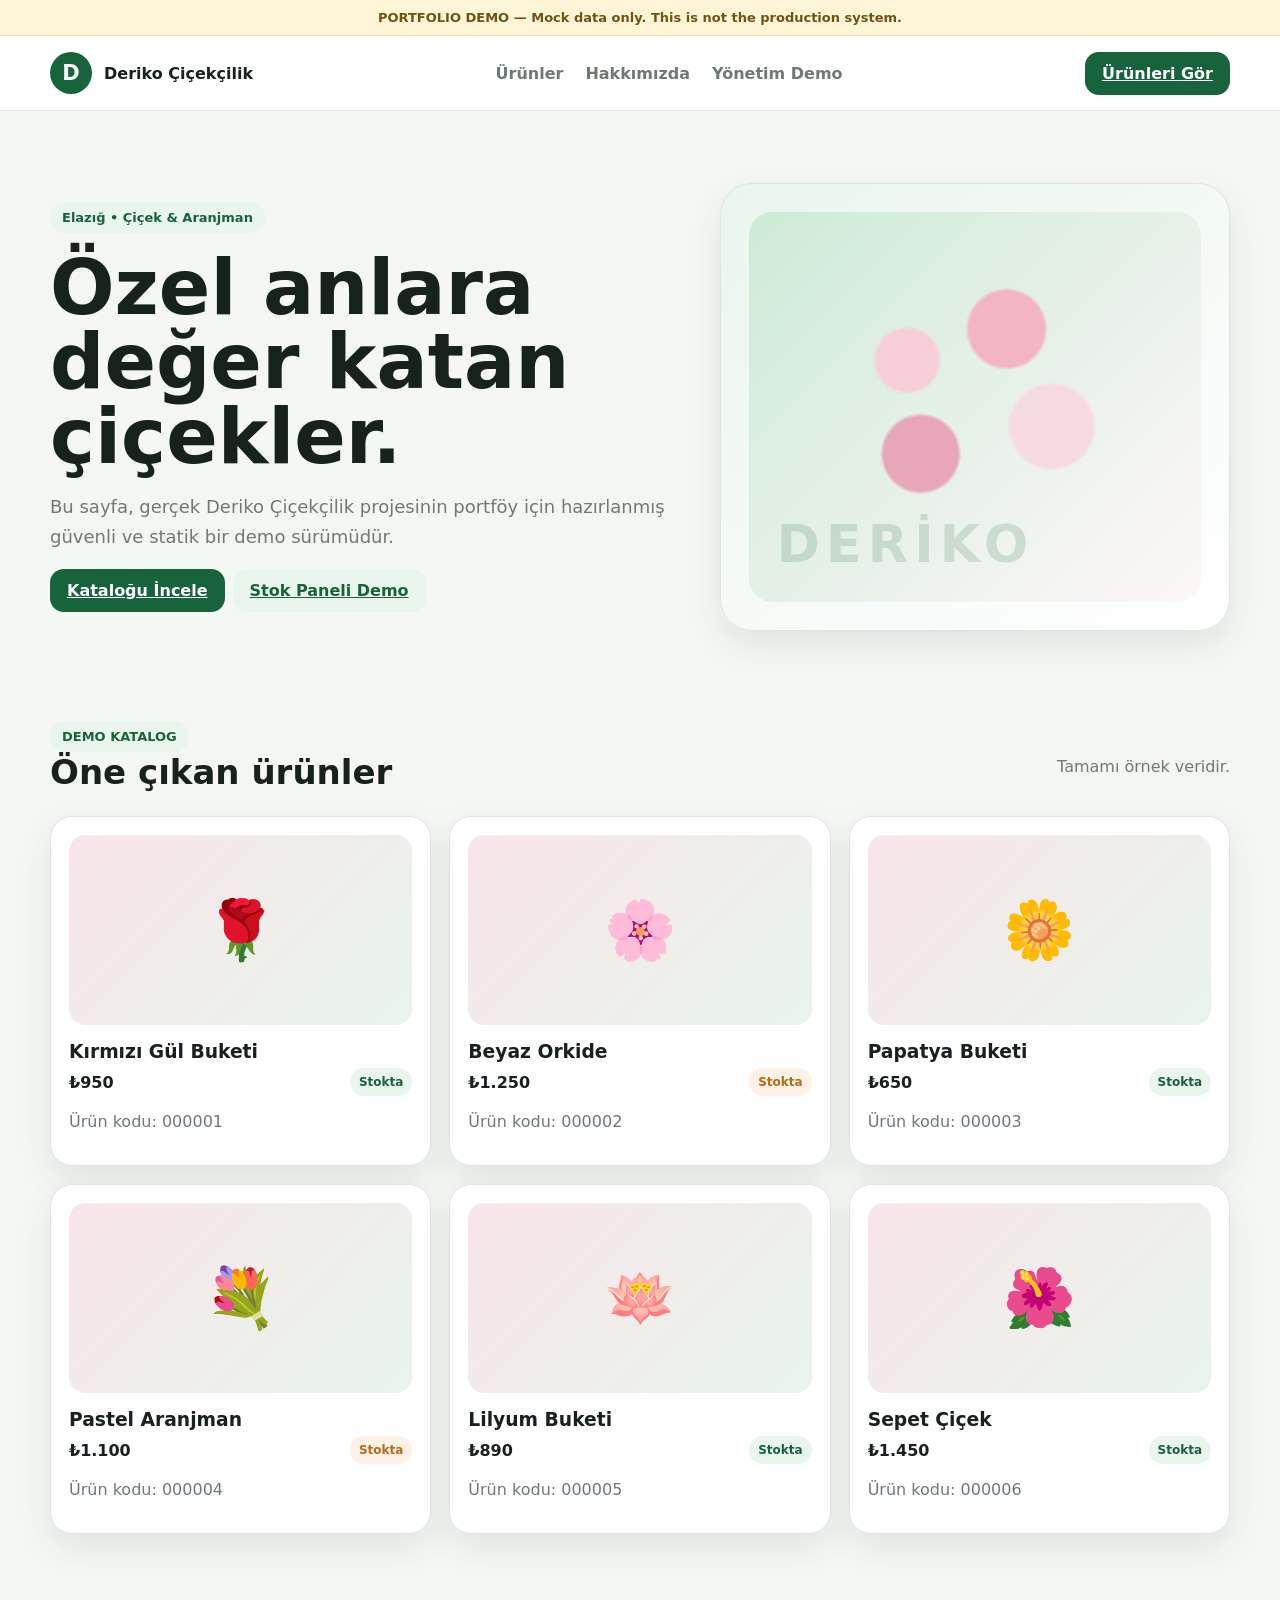
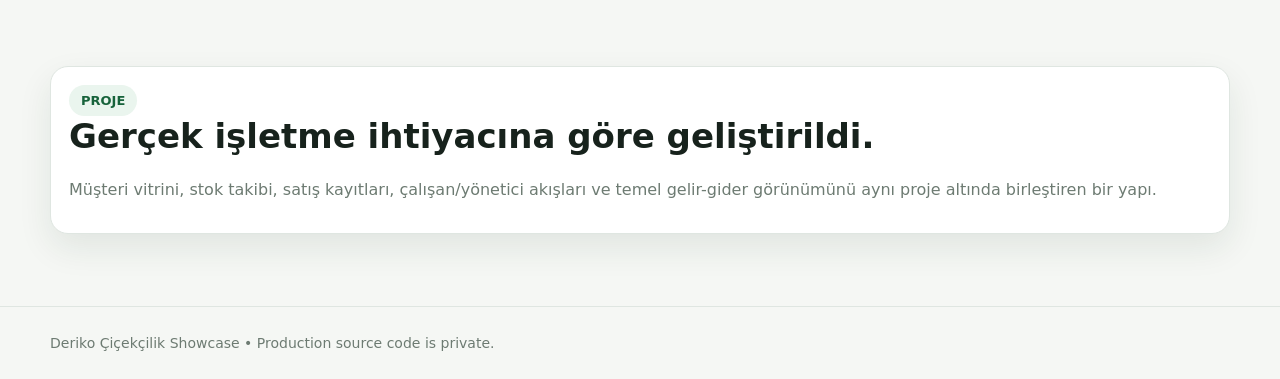
==== demo/index.html @ 2d9a9886 "Add files via upload" ====
<!doctype html>
<html lang="tr">
<head>
  <meta charset="utf-8"><meta name="viewport" content="width=device-width,initial-scale=1">
  <title>Deriko Çiçekçilik — Showcase Demo</title>
  <link rel="stylesheet" href="styles.css">
</head>
<body>
  <div class="demo-banner">PORTFOLIO DEMO — Mock data only. This is not the production system.</div>
  <header class="header"><div class="container nav">
    <a class="brand" href="#"><span class="brand-mark">D</span><span>Deriko Çiçekçilik</span></a>
    <nav class="nav-links"><a href="#products">Ürünler</a><a href="#about">Hakkımızda</a><a href="admin.html">Yönetim Demo</a></nav>
    <a class="button" href="#products">Ürünleri Gör</a>
  </div></header>
  <main>
    <section class="hero"><div class="container hero-grid">
      <div><span class="eyebrow">Elazığ • Çiçek & Aranjman</span><h1>Özel anlara değer katan çiçekler.</h1><p>Bu sayfa, gerçek Deriko Çiçekçilik projesinin portföy için hazırlanmış güvenli ve statik bir demo sürümüdür.</p><div class="toolbar"><a class="button" href="#products">Kataloğu İncele</a><a class="button secondary" href="admin.html">Stok Paneli Demo</a></div></div>
      <div class="hero-card"><div class="flower-art"></div></div>
    </div></section>
    <section class="section" id="products"><div class="container"><div class="section-head"><div><span class="eyebrow">DEMO KATALOG</span><h2>Öne çıkan ürünler</h2></div><p class="muted">Tamamı örnek veridir.</p></div><div class="grid" id="productGrid"></div></div></section>
    <section class="section" id="about"><div class="container"><div class="panel"><div class="section-head"><div><span class="eyebrow">PROJE</span><h2>Gerçek işletme ihtiyacına göre geliştirildi.</h2></div></div><p class="muted">Müşteri vitrini, stok takibi, satış kayıtları, çalışan/yönetici akışları ve temel gelir-gider görünümünü aynı proje altında birleştiren bir yapı.</p></div></div></section>
  </main>
  <footer class="footer"><div class="container">Deriko Çiçekçilik Showcase • Production source code is private.</div></footer>
<script src="app.js"></script>
</body></html>
---- demo/styles.css ----
:root{
  --bg:#f5f7f4;--surface:#fff;--text:#17221c;--muted:#6d7b72;--line:#dfe6e1;
  --brand:#17633b;--brand2:#238b55;--soft:#eaf5ee;--danger:#b33a3a;--warn:#b56c17;
  --shadow:0 14px 34px rgba(27,52,36,.09);--radius:22px
}
*{box-sizing:border-box} body{margin:0;font-family:Inter,ui-sans-serif,system-ui,-apple-system,Segoe UI,Roboto,Arial;background:var(--bg);color:var(--text)}
a{color:inherit}.container{width:min(1180px,calc(100% - 32px));margin:auto}
.header{position:sticky;top:0;z-index:20;background:rgba(255,255,255,.92);backdrop-filter:blur(16px);border-bottom:1px solid var(--line)}
.nav{height:74px;display:flex;align-items:center;justify-content:space-between;gap:20px}.brand{display:flex;align-items:center;gap:12px;font-weight:850;text-decoration:none}.brand-mark{width:42px;height:42px;border-radius:50%;display:grid;place-items:center;background:var(--brand);color:white;font-size:21px}.nav-links{display:flex;gap:22px;color:var(--muted);font-weight:650}.nav-links a{text-decoration:none}.button{border:0;border-radius:14px;padding:12px 17px;font-weight:750;cursor:pointer;background:var(--brand);color:#fff}.button.secondary{background:var(--soft);color:var(--brand)}
.hero{padding:72px 0 48px}.hero-grid{display:grid;grid-template-columns:1.1fr .9fr;gap:46px;align-items:center}.eyebrow{display:inline-flex;padding:8px 12px;border-radius:999px;background:var(--soft);color:var(--brand);font-weight:800;font-size:13px}.hero h1{font-size:clamp(42px,7vw,76px);line-height:.98;margin:18px 0}.hero p{font-size:18px;line-height:1.65;color:var(--muted);max-width:670px}.hero-card{background:linear-gradient(145deg,#eaf5ee,#fff);border:1px solid var(--line);border-radius:32px;padding:28px;box-shadow:var(--shadow)}.flower-art{height:390px;border-radius:24px;background:radial-gradient(circle at 35% 38%,#f7ced7 0 8%,transparent 9%),radial-gradient(circle at 57% 30%,#f3b4c3 0 10%,transparent 11%),radial-gradient(circle at 67% 55%,#f7dbe3 0 11%,transparent 12%),radial-gradient(circle at 38% 62%,#e7a7b8 0 10%,transparent 11%),linear-gradient(135deg,#cdebd7,#fef7f8);position:relative;overflow:hidden}.flower-art:after{content:'DERİKO';position:absolute;bottom:28px;left:28px;font-size:52px;font-weight:900;letter-spacing:.12em;color:rgba(23,99,59,.16)}
.section{padding:42px 0 72px}.section-head{display:flex;justify-content:space-between;align-items:end;gap:20px;margin-bottom:24px}.section h2{font-size:34px;margin:0}.muted{color:var(--muted)}.grid{display:grid;grid-template-columns:repeat(3,1fr);gap:18px}.product{background:var(--surface);border:1px solid var(--line);border-radius:var(--radius);padding:18px;box-shadow:var(--shadow)}.product-image{height:190px;border-radius:16px;background:linear-gradient(135deg,#f8e5ea,#e8f5ec);display:grid;place-items:center;font-size:58px}.product h3{margin:16px 0 6px}.product-row{display:flex;align-items:center;justify-content:space-between;gap:12px}.stock{font-size:12px;font-weight:800;padding:7px 9px;border-radius:999px;background:var(--soft);color:var(--brand)}.stock.low{background:#fff1e5;color:var(--warn)}
.admin-shell{display:grid;grid-template-columns:250px 1fr;min-height:100vh}.sidebar{background:#10261a;color:#eaf4ed;padding:26px 18px;position:sticky;top:0;height:100vh}.sidebar .brand{color:white;margin-bottom:28px}.side-nav{display:grid;gap:8px}.side-nav button{width:100%;text-align:left;padding:12px 14px;border:0;background:transparent;color:#bcd0c3;border-radius:12px;font-weight:700;cursor:pointer}.side-nav button.active,.side-nav button:hover{background:#1d3f2b;color:white}.main{padding:28px}.topbar{display:flex;justify-content:space-between;align-items:center;margin-bottom:24px}.topbar h1{margin:0}.cards{display:grid;grid-template-columns:repeat(4,1fr);gap:16px}.card,.panel{background:var(--surface);border:1px solid var(--line);border-radius:18px;box-shadow:var(--shadow)}.card{padding:18px}.card span{color:var(--muted);font-size:13px}.card strong{display:block;font-size:28px;margin-top:8px}.panel{padding:18px;margin-top:18px}.panel-head{display:flex;justify-content:space-between;align-items:center;gap:16px;margin-bottom:14px}.table-wrap{overflow:auto}table{width:100%;border-collapse:collapse;min-width:720px}th,td{text-align:left;padding:13px 10px;border-bottom:1px solid var(--line);font-size:14px}th{color:var(--muted);font-size:12px;text-transform:uppercase}.pill{display:inline-flex;padding:6px 9px;border-radius:999px;background:var(--soft);color:var(--brand);font-weight:800;font-size:12px}.pill.low{background:#fff0e3;color:var(--warn)}.toolbar{display:flex;gap:8px;flex-wrap:wrap}.input{border:1px solid var(--line);border-radius:12px;padding:11px 12px;background:white;min-width:210px}.note{padding:12px 14px;border-radius:14px;background:var(--soft);margin:8px 0}.demo-banner{padding:10px 14px;background:#fff6d8;color:#705313;font-size:13px;font-weight:700;text-align:center;border-bottom:1px solid #eadb9d}
.hidden{display:none!important}.footer{padding:28px 0;border-top:1px solid var(--line);color:var(--muted);font-size:14px}
@media(max-width:900px){.hero-grid,.admin-shell{grid-template-columns:1fr}.sidebar{position:relative;height:auto}.cards{grid-template-columns:repeat(2,1fr)}.grid{grid-template-columns:1fr 1fr}.nav-links{display:none}}
@media(max-width:620px){.grid,.cards{grid-template-columns:1fr}.hero{padding-top:42px}.main{padding:18px}.hero-card{padding:16px}.flower-art{height:280px}}
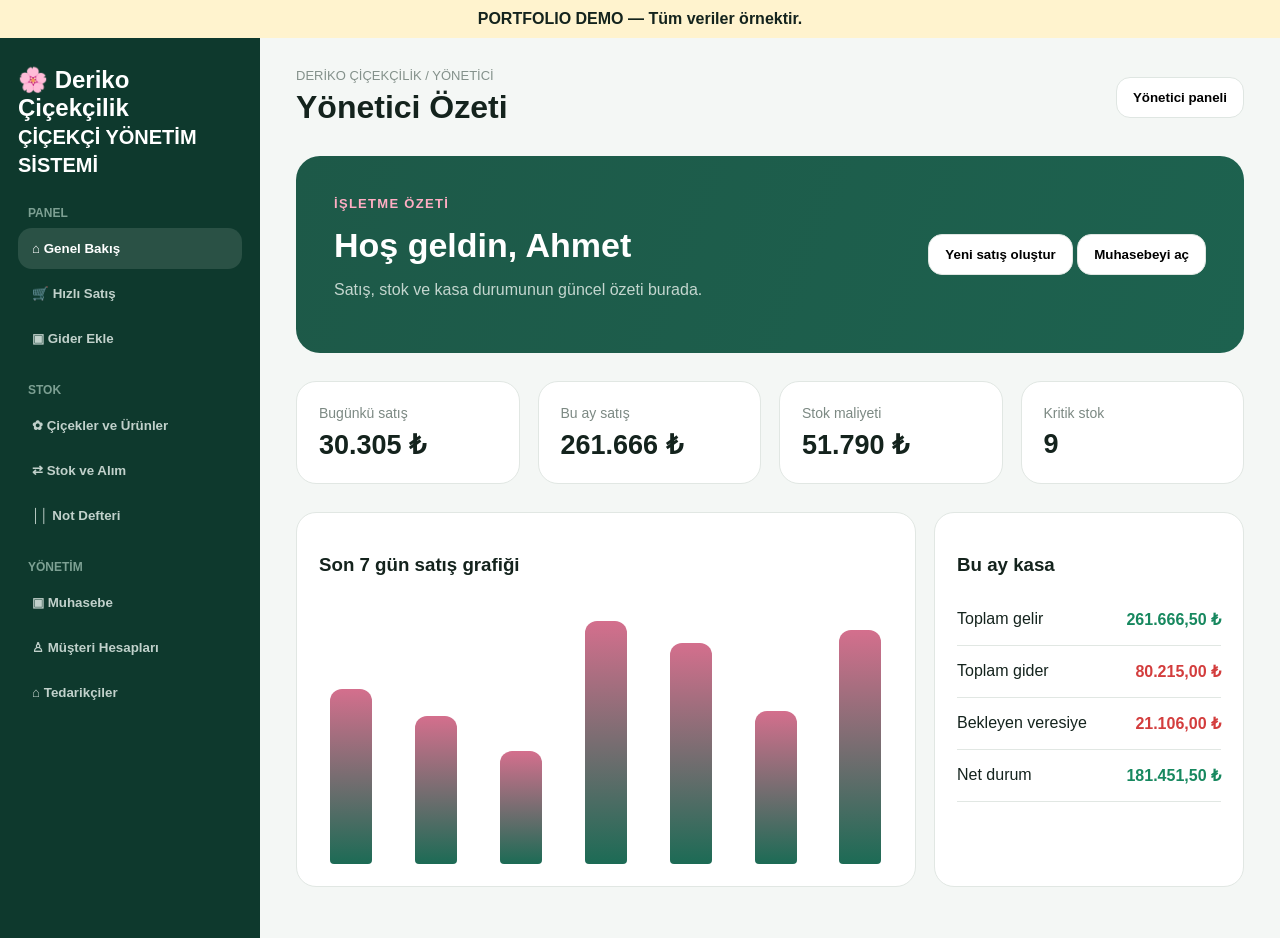
==== commit 185c5193: "Add files via upload" ====
--- a/demo/index.html
+++ b/demo/index.html
@@ -1,25 +1,43 @@
 <!doctype html>
-<html lang="tr">
-<head>
-  <meta charset="utf-8"><meta name="viewport" content="width=device-width,initial-scale=1">
-  <title>Deriko Çiçekçilik — Showcase Demo</title>
-  <link rel="stylesheet" href="styles.css">
-</head>
+<html lang="tr"><head><meta charset="utf-8"><meta name="viewport" content="width=device-width,initial-scale=1">
+<title>Deriko Çiçekçilik — Showcase</title><link rel="stylesheet" href="styles.css"></head>
 <body>
-  <div class="demo-banner">PORTFOLIO DEMO — Mock data only. This is not the production system.</div>
-  <header class="header"><div class="container nav">
-    <a class="brand" href="#"><span class="brand-mark">D</span><span>Deriko Çiçekçilik</span></a>
-    <nav class="nav-links"><a href="#products">Ürünler</a><a href="#about">Hakkımızda</a><a href="admin.html">Yönetim Demo</a></nav>
-    <a class="button" href="#products">Ürünleri Gör</a>
-  </div></header>
-  <main>
-    <section class="hero"><div class="container hero-grid">
-      <div><span class="eyebrow">Elazığ • Çiçek & Aranjman</span><h1>Özel anlara değer katan çiçekler.</h1><p>Bu sayfa, gerçek Deriko Çiçekçilik projesinin portföy için hazırlanmış güvenli ve statik bir demo sürümüdür.</p><div class="toolbar"><a class="button" href="#products">Kataloğu İncele</a><a class="button secondary" href="admin.html">Stok Paneli Demo</a></div></div>
-      <div class="hero-card"><div class="flower-art"></div></div>
-    </div></section>
-    <section class="section" id="products"><div class="container"><div class="section-head"><div><span class="eyebrow">DEMO KATALOG</span><h2>Öne çıkan ürünler</h2></div><p class="muted">Tamamı örnek veridir.</p></div><div class="grid" id="productGrid"></div></div></section>
-    <section class="section" id="about"><div class="container"><div class="panel"><div class="section-head"><div><span class="eyebrow">PROJE</span><h2>Gerçek işletme ihtiyacına göre geliştirildi.</h2></div></div><p class="muted">Müşteri vitrini, stok takibi, satış kayıtları, çalışan/yönetici akışları ve temel gelir-gider görünümünü aynı proje altında birleştiren bir yapı.</p></div></div></section>
-  </main>
-  <footer class="footer"><div class="container">Deriko Çiçekçilik Showcase • Production source code is private.</div></footer>
-<script src="app.js"></script>
-</body></html>
+<div class="note">PORTFOLIO DEMO — Tüm veriler örnektir.</div>
+<div class="app">
+<aside class="side">
+  <div class="brand">🌸 Deriko Çiçekçilik<br><small>ÇİÇEKÇİ YÖNETİM SİSTEMİ</small></div>
+  <div class="group">PANEL</div>
+  <button class="nav active">⌂ Genel Bakış</button>
+  <button class="nav">🛒 Hızlı Satış</button>
+  <button class="nav">▣ Gider Ekle</button>
+  <div class="group">STOK</div>
+  <button class="nav">✿ Çiçekler ve Ürünler</button>
+  <button class="nav">⇄ Stok ve Alım</button>
+  <button class="nav">││ Not Defteri</button>
+  <div class="group">YÖNETİM</div>
+  <button class="nav">▣ Muhasebe</button>
+  <button class="nav">♙ Müşteri Hesapları</button>
+  <button class="nav">⌂ Tedarikçiler</button>
+</aside>
+<main class="main">
+  <div class="top"><div><div class="crumb">DERİKO ÇİÇEKÇİLİK / YÖNETİCİ</div><h1>Yönetici Özeti</h1></div><button class="btn">Yönetici paneli</button></div>
+  <section class="hero"><div><b>İŞLETME ÖZETİ</b><h2>Hoş geldin, Ahmet</h2><p>Satış, stok ve kasa durumunun güncel özeti burada.</p></div><div><button class="btn">Yeni satış oluştur</button> <button class="btn">Muhasebeyi aç</button></div></section>
+  <section class="cards">
+    <div class="card"><span>Bugünkü satış</span><strong>30.305 ₺</strong></div>
+    <div class="card"><span>Bu ay satış</span><strong>261.666 ₺</strong></div>
+    <div class="card"><span>Stok maliyeti</span><strong>51.790 ₺</strong></div>
+    <div class="card"><span>Kritik stok</span><strong>9</strong></div>
+  </section>
+  <section class="grid">
+    <div class="panel"><h3>Son 7 gün satış grafiği</h3><div class="bars">
+      <div class="bar" style="height:65%"></div><div class="bar" style="height:55%"></div><div class="bar" style="height:42%"></div>
+      <div class="bar" style="height:90%"></div><div class="bar" style="height:82%"></div><div class="bar" style="height:57%"></div><div class="bar" style="height:87%"></div>
+    </div></div>
+    <div class="panel"><h3>Bu ay kasa</h3><div class="summary">
+      <div class="row"><span>Toplam gelir</span><strong class="good">261.666,50 ₺</strong></div>
+      <div class="row"><span>Toplam gider</span><strong class="bad">80.215,00 ₺</strong></div>
+      <div class="row"><span>Bekleyen veresiye</span><strong class="bad">21.106,00 ₺</strong></div>
+      <div class="row"><span>Net durum</span><strong class="good">181.451,50 ₺</strong></div>
+    </div></div>
+  </section>
+</main></div></body></html>
--- a/demo/styles.css
+++ b/demo/styles.css
@@ -1,15 +1,16 @@
-:root{
-  --bg:#f5f7f4;--surface:#fff;--text:#17221c;--muted:#6d7b72;--line:#dfe6e1;
-  --brand:#17633b;--brand2:#238b55;--soft:#eaf5ee;--danger:#b33a3a;--warn:#b56c17;
-  --shadow:0 14px 34px rgba(27,52,36,.09);--radius:22px
-}
-*{box-sizing:border-box} body{margin:0;font-family:Inter,ui-sans-serif,system-ui,-apple-system,Segoe UI,Roboto,Arial;background:var(--bg);color:var(--text)}
-a{color:inherit}.container{width:min(1180px,calc(100% - 32px));margin:auto}
-.header{position:sticky;top:0;z-index:20;background:rgba(255,255,255,.92);backdrop-filter:blur(16px);border-bottom:1px solid var(--line)}
-.nav{height:74px;display:flex;align-items:center;justify-content:space-between;gap:20px}.brand{display:flex;align-items:center;gap:12px;font-weight:850;text-decoration:none}.brand-mark{width:42px;height:42px;border-radius:50%;display:grid;place-items:center;background:var(--brand);color:white;font-size:21px}.nav-links{display:flex;gap:22px;color:var(--muted);font-weight:650}.nav-links a{text-decoration:none}.button{border:0;border-radius:14px;padding:12px 17px;font-weight:750;cursor:pointer;background:var(--brand);color:#fff}.button.secondary{background:var(--soft);color:var(--brand)}
-.hero{padding:72px 0 48px}.hero-grid{display:grid;grid-template-columns:1.1fr .9fr;gap:46px;align-items:center}.eyebrow{display:inline-flex;padding:8px 12px;border-radius:999px;background:var(--soft);color:var(--brand);font-weight:800;font-size:13px}.hero h1{font-size:clamp(42px,7vw,76px);line-height:.98;margin:18px 0}.hero p{font-size:18px;line-height:1.65;color:var(--muted);max-width:670px}.hero-card{background:linear-gradient(145deg,#eaf5ee,#fff);border:1px solid var(--line);border-radius:32px;padding:28px;box-shadow:var(--shadow)}.flower-art{height:390px;border-radius:24px;background:radial-gradient(circle at 35% 38%,#f7ced7 0 8%,transparent 9%),radial-gradient(circle at 57% 30%,#f3b4c3 0 10%,transparent 11%),radial-gradient(circle at 67% 55%,#f7dbe3 0 11%,transparent 12%),radial-gradient(circle at 38% 62%,#e7a7b8 0 10%,transparent 11%),linear-gradient(135deg,#cdebd7,#fef7f8);position:relative;overflow:hidden}.flower-art:after{content:'DERİKO';position:absolute;bottom:28px;left:28px;font-size:52px;font-weight:900;letter-spacing:.12em;color:rgba(23,99,59,.16)}
-.section{padding:42px 0 72px}.section-head{display:flex;justify-content:space-between;align-items:end;gap:20px;margin-bottom:24px}.section h2{font-size:34px;margin:0}.muted{color:var(--muted)}.grid{display:grid;grid-template-columns:repeat(3,1fr);gap:18px}.product{background:var(--surface);border:1px solid var(--line);border-radius:var(--radius);padding:18px;box-shadow:var(--shadow)}.product-image{height:190px;border-radius:16px;background:linear-gradient(135deg,#f8e5ea,#e8f5ec);display:grid;place-items:center;font-size:58px}.product h3{margin:16px 0 6px}.product-row{display:flex;align-items:center;justify-content:space-between;gap:12px}.stock{font-size:12px;font-weight:800;padding:7px 9px;border-radius:999px;background:var(--soft);color:var(--brand)}.stock.low{background:#fff1e5;color:var(--warn)}
-.admin-shell{display:grid;grid-template-columns:250px 1fr;min-height:100vh}.sidebar{background:#10261a;color:#eaf4ed;padding:26px 18px;position:sticky;top:0;height:100vh}.sidebar .brand{color:white;margin-bottom:28px}.side-nav{display:grid;gap:8px}.side-nav button{width:100%;text-align:left;padding:12px 14px;border:0;background:transparent;color:#bcd0c3;border-radius:12px;font-weight:700;cursor:pointer}.side-nav button.active,.side-nav button:hover{background:#1d3f2b;color:white}.main{padding:28px}.topbar{display:flex;justify-content:space-between;align-items:center;margin-bottom:24px}.topbar h1{margin:0}.cards{display:grid;grid-template-columns:repeat(4,1fr);gap:16px}.card,.panel{background:var(--surface);border:1px solid var(--line);border-radius:18px;box-shadow:var(--shadow)}.card{padding:18px}.card span{color:var(--muted);font-size:13px}.card strong{display:block;font-size:28px;margin-top:8px}.panel{padding:18px;margin-top:18px}.panel-head{display:flex;justify-content:space-between;align-items:center;gap:16px;margin-bottom:14px}.table-wrap{overflow:auto}table{width:100%;border-collapse:collapse;min-width:720px}th,td{text-align:left;padding:13px 10px;border-bottom:1px solid var(--line);font-size:14px}th{color:var(--muted);font-size:12px;text-transform:uppercase}.pill{display:inline-flex;padding:6px 9px;border-radius:999px;background:var(--soft);color:var(--brand);font-weight:800;font-size:12px}.pill.low{background:#fff0e3;color:var(--warn)}.toolbar{display:flex;gap:8px;flex-wrap:wrap}.input{border:1px solid var(--line);border-radius:12px;padding:11px 12px;background:white;min-width:210px}.note{padding:12px 14px;border-radius:14px;background:var(--soft);margin:8px 0}.demo-banner{padding:10px 14px;background:#fff6d8;color:#705313;font-size:13px;font-weight:700;text-align:center;border-bottom:1px solid #eadb9d}
-.hidden{display:none!important}.footer{padding:28px 0;border-top:1px solid var(--line);color:var(--muted);font-size:14px}
-@media(max-width:900px){.hero-grid,.admin-shell{grid-template-columns:1fr}.sidebar{position:relative;height:auto}.cards{grid-template-columns:repeat(2,1fr)}.grid{grid-template-columns:1fr 1fr}.nav-links{display:none}}
-@media(max-width:620px){.grid,.cards{grid-template-columns:1fr}.hero{padding-top:42px}.main{padding:18px}.hero-card{padding:16px}.flower-art{height:280px}}
+
+:root{--g:#0e392d;--g2:#1d5948;--p:#e681a0;--bg:#f4f7f5;--line:#e1e7e3}
+*{box-sizing:border-box}body{margin:0;font-family:Arial,sans-serif;background:var(--bg);color:#14231d}
+.app{display:grid;grid-template-columns:260px 1fr;min-height:100vh}.side{background:var(--g);color:#fff;padding:28px 18px}
+.brand{font-size:24px;font-weight:800;margin-bottom:28px}.group{margin:24px 10px 8px;color:#7da093;font-size:12px;font-weight:900}
+button.nav{display:block;width:100%;border:0;background:transparent;color:#c1d1cb;padding:13px 14px;border-radius:14px;text-align:left;font-weight:700;margin:4px 0}
+button.nav.active,button.nav:hover{background:#2a5145;color:white}.main{padding:30px 36px}
+.top{display:flex;justify-content:space-between;align-items:center;margin-bottom:30px}.crumb{color:#84918b;font-size:13px}.top h1{margin:6px 0 0}
+.hero{background:linear-gradient(110deg,var(--g2),#1d624f);color:#fff;border-radius:24px;padding:38px;display:flex;justify-content:space-between;align-items:center}
+.hero b{color:#ffadc3;letter-spacing:.1em;font-size:13px}.hero h2{font-size:34px;margin:14px 0 8px}.hero p{color:#c4d6cf}
+.btn{border:1px solid #dfe6e2;background:white;border-radius:14px;padding:12px 16px;font-weight:800}.cards{display:grid;grid-template-columns:repeat(4,1fr);gap:18px;margin:28px 0}
+.card,.panel{background:#fff;border:1px solid var(--line);border-radius:20px;padding:22px}.card span{color:#7c8983;font-size:14px}.card strong{display:block;font-size:27px;margin-top:7px}
+.grid{display:grid;grid-template-columns:2fr 1fr;gap:18px}.bars{height:270px;display:flex;align-items:end;gap:20px;justify-content:space-around}
+.bar{width:42px;border-radius:12px 12px 4px 4px;background:linear-gradient(#d46f8d,#1c6b55)}.summary .row{display:flex;justify-content:space-between;padding:16px 0;border-bottom:1px solid var(--line)}
+.good{color:#17885f}.bad{color:#d33d3d}.note{background:#fff3ce;padding:10px;text-align:center;font-weight:700}
+@media(max-width:900px){.app{grid-template-columns:1fr}.side{display:none}.cards{grid-template-columns:1fr 1fr}.grid{grid-template-columns:1fr}}
